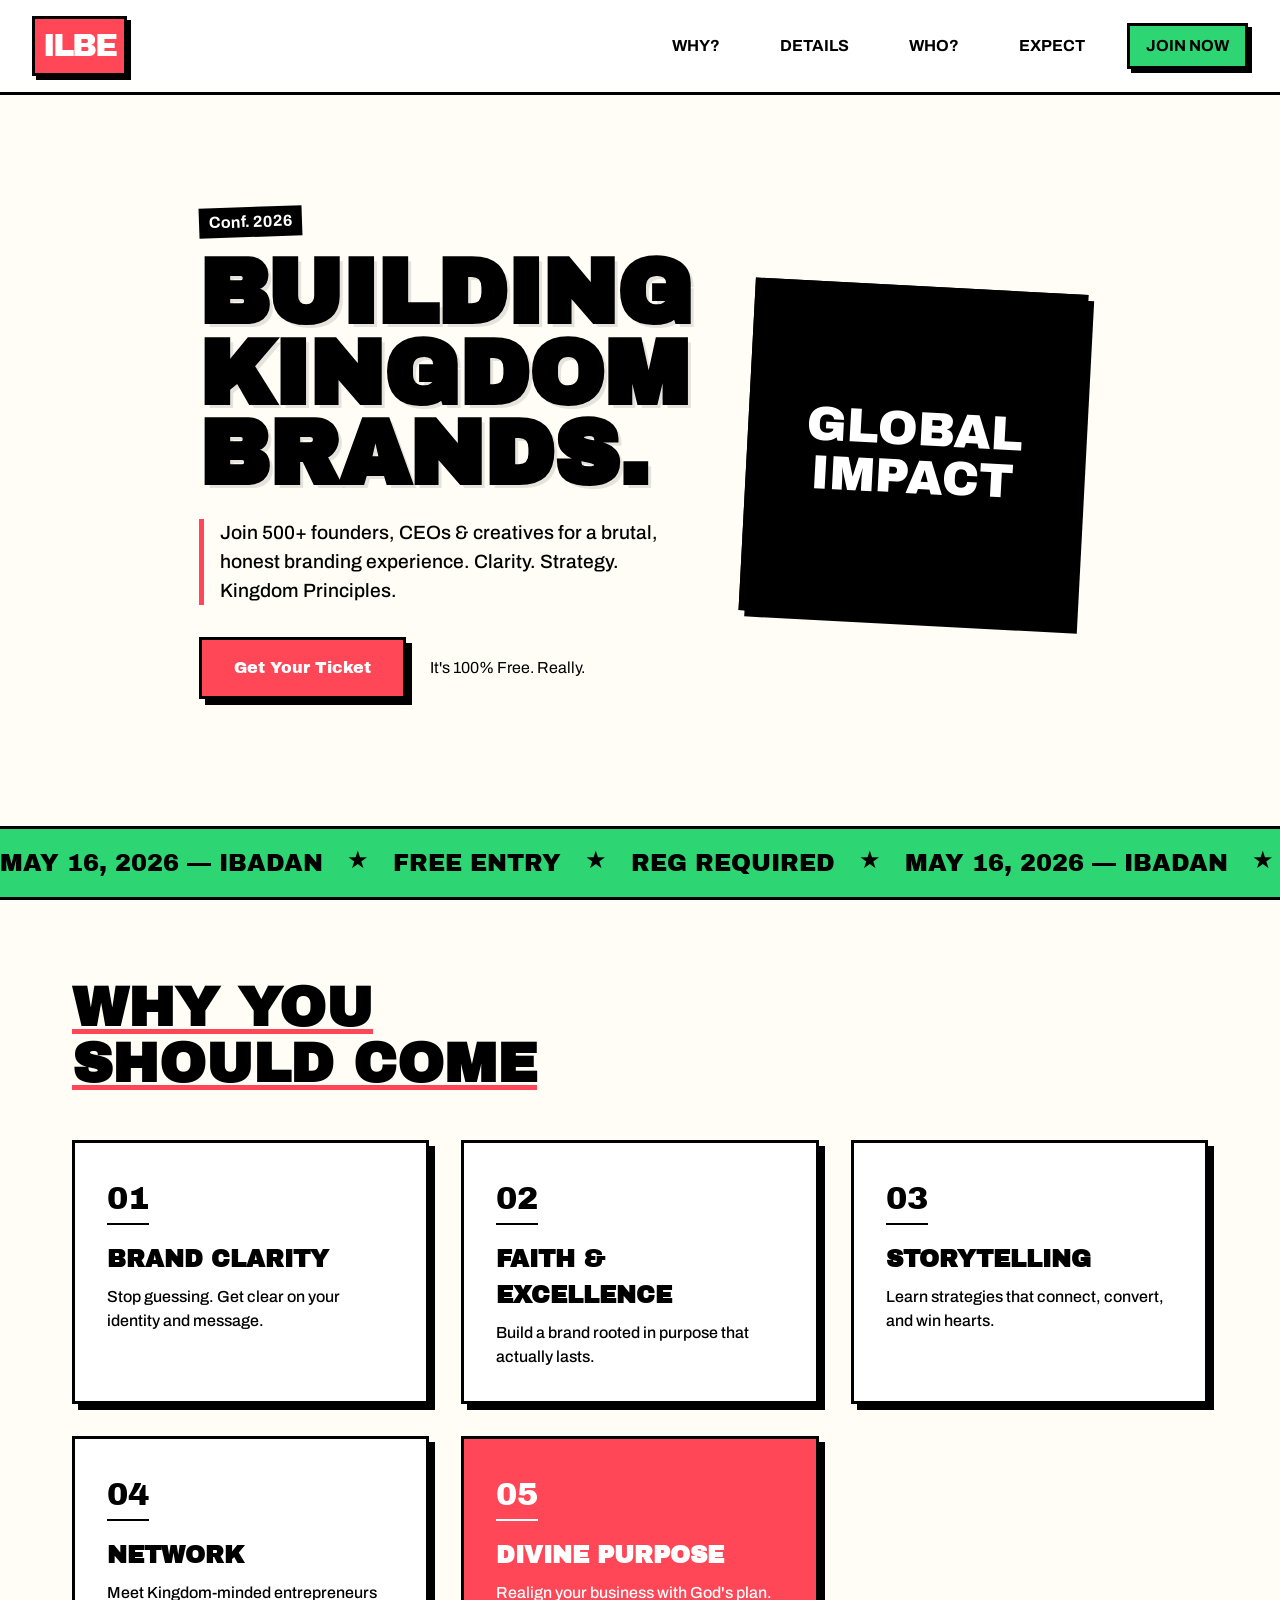
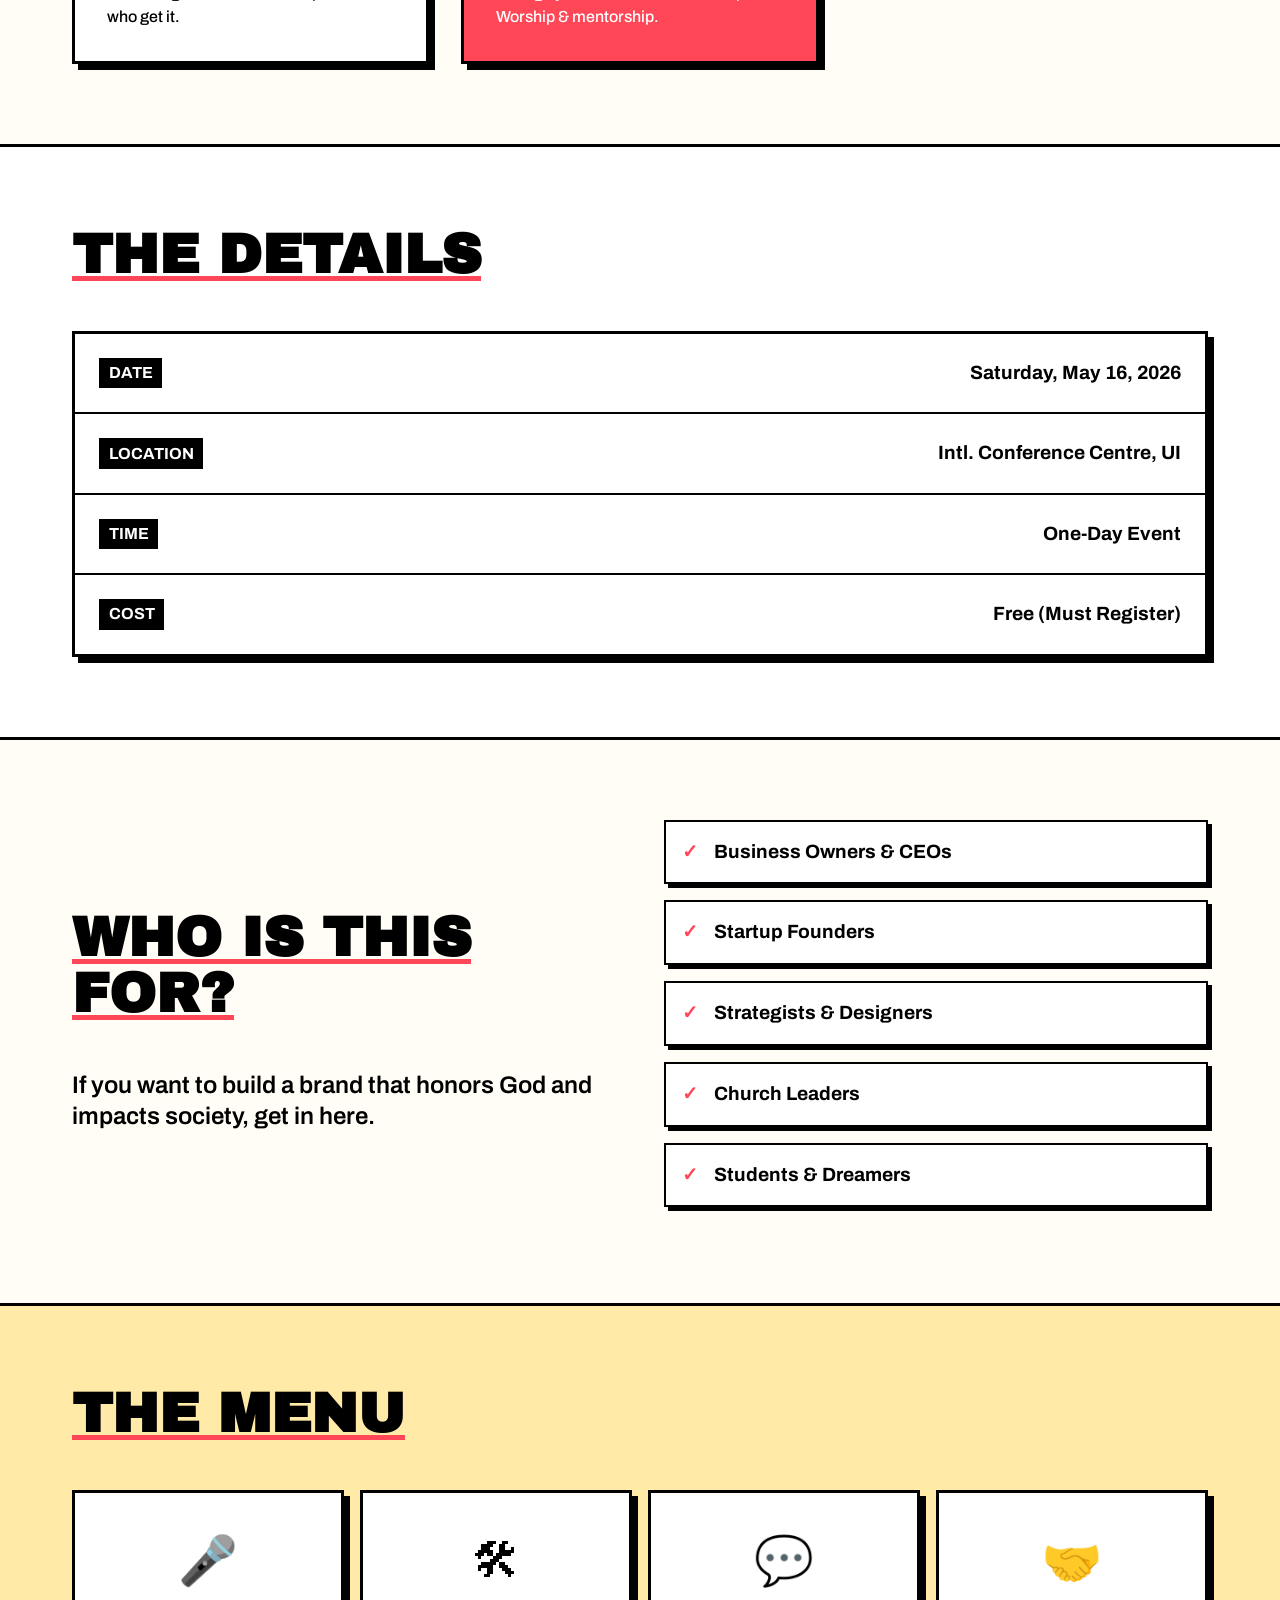
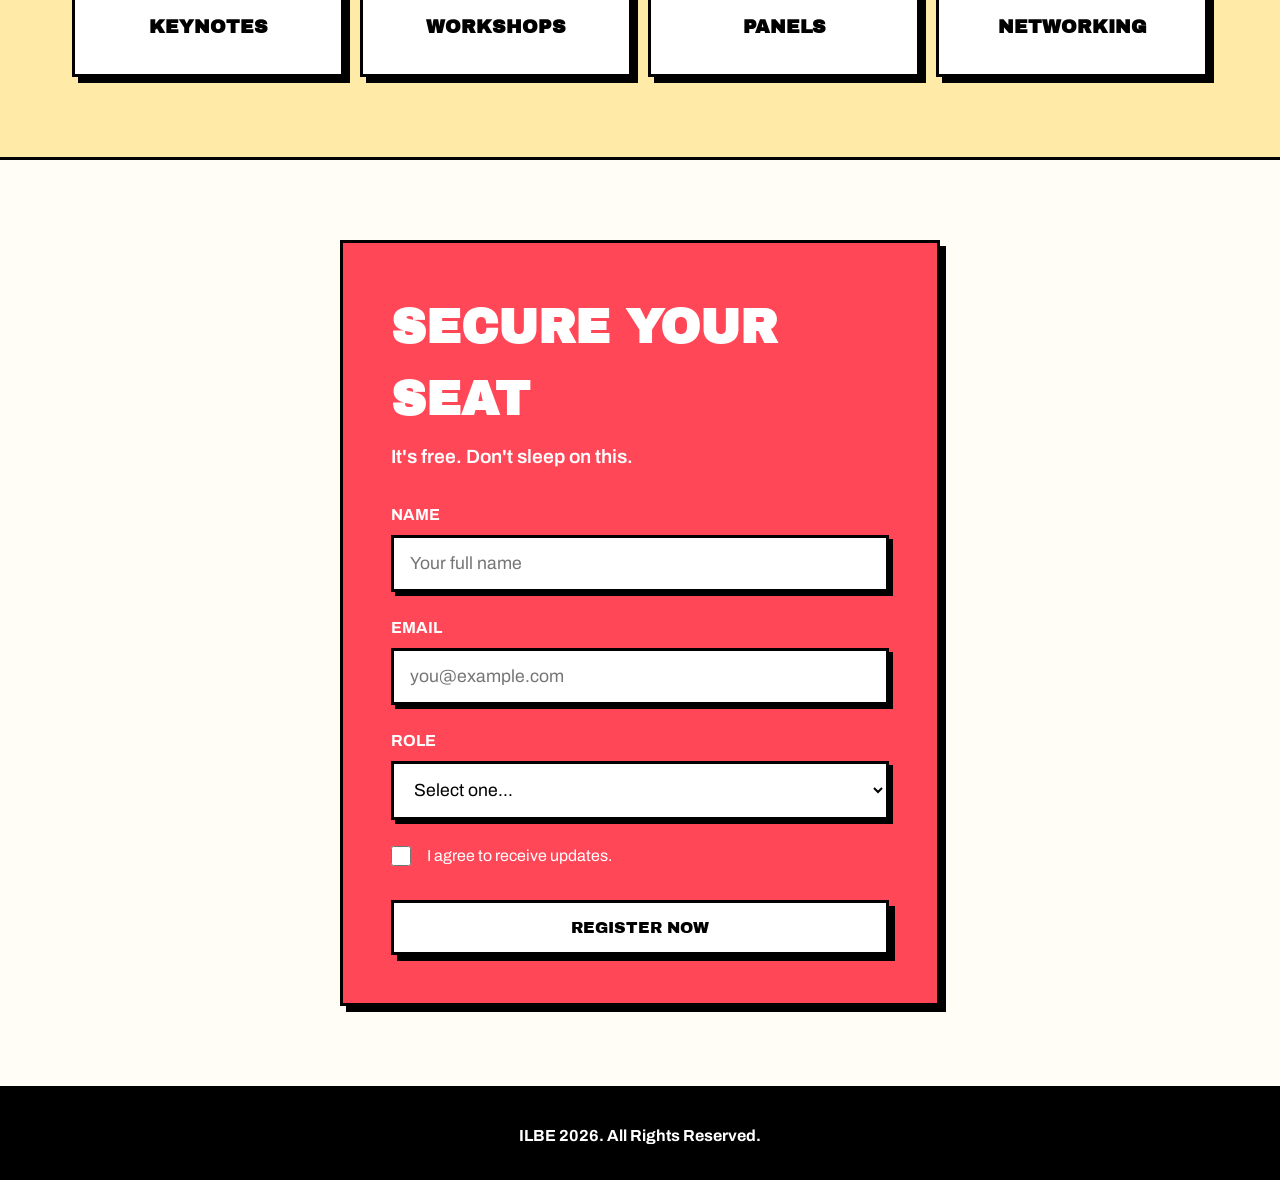
==== variation-d/index.html @ 8ae38310 "Add ILBE page redesign with six variations Introduce a complete redesign for the Ibadan Live Brandin" ====
<!DOCTYPE html>
<html lang="en">

<head>
  <meta charset="UTF-8" />
  <meta name="viewport" content="width=device-width, initial-scale=1.0" />
  <title>ILBE — Ibadan Live Branding Event</title>
  <link rel="preconnect" href="https://fonts.googleapis.com" />
  <link rel="preconnect" href="https://fonts.gstatic.com" crossorigin />
  <link
    href="https://fonts.googleapis.com/css2?family=Archivo+Black&family=Archivo:ital,wght@0,400;0,600;0,800;1,400&display=swap"
    rel="stylesheet" />
  <link rel="stylesheet" href="style.css" />
</head>

<body>

  <!-- ═══════════════════ NAV ═══════════════════ -->
  <nav class="nav" id="nav">
    <a href="#" class="nav__logo">ILBE</a>
    <div class="nav__links" id="navLinks">
      <a href="#why">Why?</a>
      <a href="#details">Details</a>
      <a href="#who">Who?</a>
      <a href="#expect">Expect</a>
      <a href="#register" class="nav__cta">Join Now</a>
      <button class="nav__close" id="navClose">✕</button>
    </div>
    <button class="nav__toggle" id="navToggle">Menu</button>
  </nav>

  <!-- ═══════════════════ HERO ═══════════════════ -->
  <header class="hero" id="hero">
    <div class="container hero__grid">
      <div class="hero__content reveal">
        <div class="hero__label">Conf. 2026</div>
        <h1 class="hero__title">
          BUILDING<br />KINGDOM<br />BRANDS.
        </h1>
        <p class="hero__sub">
          Join 500+ founders, CEOs & creatives for a brutal, honest branding experience. Clarity. Strategy. Kingdom
          Principles.
        </p>
        <div class="hero__actions">
          <a href="#register" class="btn btn--primary">Get Your Ticket</a>
          <span class="hero__note">It's 100% Free. Really.</span>
        </div>
      </div>
      <div class="hero__visual reveal delay-1">
        <div class="visual-box">
          <span>GLOBAL<br />IMPACT</span>
        </div>
      </div>
    </div>
    <div class="marquee-strip">
      <div class="track">
        <span>May 16, 2026 — Ibadan</span>
        <span class="star">★</span>
        <span>Free Entry</span>
        <span class="star">★</span>
        <span>Reg Required</span>
        <span class="star">★</span>
        <span>May 16, 2026 — Ibadan</span>
        <span class="star">★</span>
        <span>Free Entry</span>
        <span class="star">★</span>
        <span>Reg Required</span>
        <span class="star">★</span>
      </div>
    </div>
  </header>

  <!-- ═══════════════════ WHY ATTEND ═══════════════════ -->
  <section class="section" id="why">
    <div class="container">
      <h2 class="section-title reveal">WHY YOU<br />SHOULD COME</h2>
      <div class="grid-3">
        <div class="card reveal">
          <div class="card__head">01</div>
          <h3>Brand Clarity</h3>
          <p>Stop guessing. Get clear on your identity and message.</p>
        </div>
        <div class="card reveal delay-1">
          <div class="card__head">02</div>
          <h3>Faith & Excellence</h3>
          <p>Build a brand rooted in purpose that actually lasts.</p>
        </div>
        <div class="card reveal delay-2">
          <div class="card__head">03</div>
          <h3>Storytelling</h3>
          <p>Learn strategies that connect, convert, and win hearts.</p>
        </div>
        <div class="card reveal">
          <div class="card__head">04</div>
          <h3>Network</h3>
          <p>Meet Kingdom-minded entrepreneurs who get it.</p>
        </div>
        <div class="card reveal delay-1 card--highlight">
          <div class="card__head">05</div>
          <h3>Divine Purpose</h3>
          <p>Realign your business with God's plan. Worship & mentorship.</p>
        </div>
      </div>
    </div>
  </section>

  <!-- ═══════════════════ DETAILS ═══════════════════ -->
  <section class="section section--light" id="details">
    <div class="container">
      <h2 class="section-title reveal">THE DETAILS</h2>
      <div class="details-box reveal">
        <div class="d-row">
          <span class="d-label">Date</span>
          <span class="d-val">Saturday, May 16, 2026</span>
        </div>
        <div class="d-row">
          <span class="d-label">Location</span>
          <span class="d-val">Intl. Conference Centre, UI</span>
        </div>
        <div class="d-row">
          <span class="d-label">Time</span>
          <span class="d-val">One-Day Event</span>
        </div>
        <div class="d-row">
          <span class="d-label">Cost</span>
          <span class="d-val">Free (Must Register)</span>
        </div>
      </div>
    </div>
  </section>

  <!-- ═══════════════════ WHO IS THIS FOR ═══════════════════ -->
  <section class="section" id="who">
    <div class="container">
      <div class="split-layout">
        <div class="split-left reveal">
          <h2 class="section-title">WHO IS THIS FOR?</h2>
          <p class="big-p">If you want to build a brand that honors God and impacts society, get in here.</p>
        </div>
        <div class="split-right reveal delay-1">
          <ul class="check-list">
            <li>Business Owners & CEOs</li>
            <li>Startup Founders</li>
            <li>Strategists & Designers</li>
            <li>Church Leaders</li>
            <li>Students & Dreamers</li>
          </ul>
        </div>
      </div>
    </div>
  </section>

  <!-- ═══════════════════ EXPECT ═══════════════════ -->
  <section class="section section--vibrant" id="expect">
    <div class="container">
      <h2 class="section-title reveal">THE MENU</h2>
      <div class="menu-grid">
        <div class="menu-item reveal">
          <span class="m-icon">🎤</span>
          <h3>Keynotes</h3>
        </div>
        <div class="menu-item reveal delay-1">
          <span class="m-icon">🛠</span>
          <h3>Workshops</h3>
        </div>
        <div class="menu-item reveal delay-2">
          <span class="m-icon">💬</span>
          <h3>Panels</h3>
        </div>
        <div class="menu-item reveal delay-3">
          <span class="m-icon">🤝</span>
          <h3>Networking</h3>
        </div>
      </div>
    </div>
  </section>

  <!-- ═══════════════════ REGISTER ═══════════════════ -->
  <section class="section" id="register">
    <div class="container">
      <div class="reg-box reveal">
        <h2 class="reg-title">SECURE YOUR SEAT</h2>
        <p class="reg-sub">It's free. Don't sleep on this.</p>

        <form class="reg-form" id="registerForm">
          <div class="input-group">
            <label>Name</label>
            <input type="text" required placeholder="Your full name">
          </div>
          <div class="input-group">
            <label>Email</label>
            <input type="email" required placeholder="you@example.com">
          </div>
          <div class="input-group">
            <label>Role</label>
            <select required>
              <option value="" disabled selected>Select one...</option>
              <option>Founder / CEO</option>
              <option>Creative</option>
              <option>Student</option>
              <option>Other</option>
            </select>
          </div>
          <div class="checkbox-group">
            <input type="checkbox" required id="consent">
            <label for="consent">I agree to receive updates.</label>
          </div>
          <button type="submit" class="btn btn--block">REGISTER NOW</button>
        </form>
      </div>
    </div>
  </section>

  <footer class="footer">
    <div class="container">
      <p>ILBE 2026. All Rights Reserved.</p>
    </div>
  </footer>

  <script src="script.js"></script>
</body>

</html>
---- variation-d/style.css ----
/* ═══════════════════════════════════════════════
   VARIATION D — NEO-BRUTALIST
   Bold, high-contrast, raw, vibrant borders, hard shadows
   ═══════════════════════════════════════════════ */

:root {
  --bg: #fffdf5;
  --text: #000000;
  --accent: #ff4757;
  --accent-secondary: #2ed573;
  --border: 3px solid #000000;
  --shadow: 6px 6px 0px #000000;
  --shadow-hover: 10px 10px 0px #000000;
  --font-display: 'Archivo Black', sans-serif;
  --font-body: 'Archivo', sans-serif;
}

*,
*::before,
*::after {
  margin: 0;
  padding: 0;
  box-sizing: border-box;
}

html {
  scroll-behavior: smooth;
  font-size: 16px;
}

body {
  font-family: var(--font-body);
  background: var(--bg);
  color: var(--text);
  line-height: 1.5;
  overflow-x: hidden;
}

a {
  color: inherit;
  text-decoration: none;
}

ul {
  list-style: none;
}

h1,
h2,
h3 {
  font-family: var(--font-display);
  text-transform: uppercase;
}

.container {
  max-width: 1200px;
  margin: 0 auto;
  padding: 0 2rem;
}

/* ═══════════════════ NAV ═══════════════════ */
.nav {
  position: fixed;
  top: 0;
  left: 0;
  right: 0;
  z-index: 100;
  border-bottom: var(--border);
  background: #fff;
  display: flex;
  justify-content: space-between;
  padding: 1rem 2rem;
}

.nav__logo {
  font-family: var(--font-display);
  font-size: 2rem;
  letter-spacing: -2px;
  background: var(--accent);
  color: #fff;
  padding: 0.2rem 0.5rem;
  border: var(--border);
  box-shadow: 4px 4px 0px #000;
}

.nav__links {
  display: flex;
  gap: 1.5rem;
  align-items: center;
}

.nav__links a {
  font-weight: 700;
  text-transform: uppercase;
  font-size: 1rem;
  padding: 0.5rem 1rem;
  border: 2px solid transparent;
}

.nav__links a:hover {
  background: #000;
  color: #fff;
  text-decoration: underline;
}

.nav__cta {
  background: var(--accent-secondary) !important;
  border: var(--border) !important;
  box-shadow: 4px 4px 0px #000;
  transition: transform 0.2s, box-shadow 0.2s;
}

.nav__cta:hover {
  transform: translate(-2px, -2px);
  box-shadow: 6px 6px 0px #000 !important;
  background: var(--accent-secondary) !important;
  color: #000 !important;
  text-decoration: none !important;
}

.nav__toggle,
.nav__close {
  display: none;
}

/* ═══════════════════ HERO ═══════════════════ */
.hero {
  padding-top: 8rem;
  min-height: 100vh;
  border-bottom: var(--border);
  display: flex;
  flex-direction: column;
}

.hero__grid {
  display: grid;
  grid-template-columns: 1.2fr 0.8fr;
  gap: 3rem;
  flex-grow: 1;
  align-items: center;
  margin-bottom: 3rem;
}

.hero__label {
  display: inline-block;
  background: #000;
  color: #fff;
  font-weight: 700;
  padding: 0.2rem 0.6rem;
  margin-bottom: 1rem;
  transform: rotate(-2deg);
}

.hero__title {
  font-size: clamp(3rem, 7vw, 6rem);
  line-height: 0.9;
  margin-bottom: 1.5rem;
  -webkit-text-stroke: 2px #000;
  /* Optional outline effect */
  text-shadow: 4px 4px 0px rgba(0, 0, 0, 0.1);
}

.hero__sub {
  font-size: 1.2rem;
  font-weight: 500;
  max-width: 500px;
  margin-bottom: 2rem;
  border-left: 5px solid var(--accent);
  padding-left: 1rem;
}

.hero__actions {
  display: flex;
  align-items: center;
  gap: 1.5rem;
  flex-wrap: wrap;
}

.btn {
  display: inline-block;
  font-family: var(--font-display);
  font-size: 1rem;
  padding: 1rem 2rem;
  border: var(--border);
  background: #fff;
  cursor: pointer;
  box-shadow: var(--shadow);
  transition: transform 0.2s, box-shadow 0.2s;
}

.btn:hover {
  transform: translate(-3px, -3px);
  box-shadow: var(--shadow-hover);
}

.btn--primary {
  background: var(--accent);
  color: #fff;
}

.btn--block {
  display: block;
  width: 100%;
  text-align: center;
}

.visual-box {
  width: 100%;
  aspect-ratio: 1;
  background: var(--text);
  color: #fff;
  display: flex;
  align-items: center;
  justify-content: center;
  border: var(--border);
  box-shadow: var(--shadow);
  transform: rotate(3deg);
  font-family: var(--font-display);
  font-size: 3rem;
  text-align: center;
  line-height: 1;
}

/* ═══════════════════ MARQUEE ═══════════════════ */
.marquee-strip {
  border-top: var(--border);
  background: var(--accent-secondary);
  color: #000;
  padding: 1rem 0;
  overflow: hidden;
  font-family: var(--font-display);
  font-size: 1.5rem;
  text-transform: uppercase;
}

.track {
  white-space: nowrap;
  animation: marquee 10s linear infinite;
}

.star {
  margin: 0 1rem;
  display: inline-block;
  transform: translateY(-3px);
}

@keyframes marquee {
  0% {
    transform: translateX(0);
  }

  100% {
    transform: translateX(-50%);
  }
}

/* ═══════════════════ CARDS ═══════════════════ */
.section {
  padding: 5rem 0;
  border-bottom: var(--border);
}

.section--light {
  background: #fff;
}

.section--vibrant {
  background: #ffeaa7;
}

.section-title {
  font-size: 3.5rem;
  margin-bottom: 3rem;
  line-height: 1;
  text-decoration: underline;
  text-decoration-thickness: 5px;
  text-decoration-color: var(--accent);
}

.grid-3 {
  display: grid;
  grid-template-columns: repeat(auto-fit, minmax(300px, 1fr));
  gap: 2rem;
}

.card {
  border: var(--border);
  padding: 2rem;
  background: #fff;
  box-shadow: var(--shadow);
  transition: transform 0.2s, box-shadow 0.2s;
}

.card:hover {
  transform: translate(-4px, -4px);
  box-shadow: var(--shadow-hover);
}

.card__head {
  font-family: var(--font-display);
  font-size: 2rem;
  margin-bottom: 1rem;
  color: var(--text);
  border-bottom: 2px solid #000;
  display: inline-block;
}

.card h3 {
  font-size: 1.5rem;
  margin-bottom: 0.5rem;
}

.card p {
  font-weight: 500;
}

.card--highlight {
  background: var(--accent);
  color: #fff;
}

.card--highlight .card__head {
  color: #fff;
  border-color: #fff;
}

/* ═══════════════════ DETAILS ═══════════════════ */
.details-box {
  border: var(--border);
  background: #fff;
  box-shadow: var(--shadow);
}

.d-row {
  display: flex;
  justify-content: space-between;
  padding: 1.5rem;
  border-bottom: 2px solid #000;
  align-items: center;
}

.d-row:last-child {
  border-bottom: none;
}

.d-label {
  font-weight: 700;
  text-transform: uppercase;
  background: #000;
  color: #fff;
  padding: 0.2rem 0.6rem;
}

.d-val {
  font-size: 1.2rem;
  font-weight: 700;
  text-align: right;
}

/* ═══════════════════ WHO / SPLIT ═══════════════════ */
.split-layout {
  display: grid;
  grid-template-columns: 1fr 1fr;
  gap: 3rem;
  align-items: center;
}

.big-p {
  font-size: 1.5rem;
  font-weight: 600;
  line-height: 1.3;
}

.check-list li {
  font-size: 1.2rem;
  font-weight: 700;
  padding: 1rem;
  border: 2px solid #000;
  margin-bottom: 1rem;
  background: #fff;
  box-shadow: 4px 4px 0px #000;
  display: flex;
  align-items: center;
}

.check-list li::before {
  content: '✓';
  margin-right: 1rem;
  font-weight: 900;
  color: var(--accent);
}

/* ═══════════════════ MENU GRID ═══════════════════ */
.menu-grid {
  display: grid;
  grid-template-columns: repeat(4, 1fr);
  gap: 1rem;
}

.menu-item {
  border: var(--border);
  background: #fff;
  padding: 2rem;
  text-align: center;
  box-shadow: var(--shadow);
  transition: 0.2s;
}

.menu-item:hover {
  background: #000;
  color: #fff;
  transform: rotate(2deg);
}

.m-icon {
  display: block;
  font-size: 3rem;
  margin-bottom: 1rem;
}

/* ═══════════════════ REGISTER ═══════════════════ */
.reg-box {
  background: var(--accent);
  border: var(--border);
  box-shadow: var(--shadow);
  padding: 3rem;
  max-width: 600px;
  margin: 0 auto;
  color: #fff;
}

.reg-title {
  font-size: 3rem;
  margin-bottom: 0.5rem;
}

.reg-sub {
  font-size: 1.2rem;
  margin-bottom: 2rem;
  font-weight: 600;
}

.input-group {
  margin-bottom: 1.5rem;
}

.input-group label {
  display: block;
  font-weight: 700;
  margin-bottom: 0.5rem;
  text-transform: uppercase;
}

.input-group input,
.input-group select {
  width: 100%;
  padding: 1rem;
  font-family: var(--font-body);
  font-size: 1.1rem;
  border: 3px solid #000;
  background: #fff;
  box-shadow: 4px 4px 0px #000;
  outline: none;
}

.input-group input:focus {
  background: #fffae6;
}

.checkbox-group {
  display: flex;
  align-items: center;
  gap: 1rem;
  margin-bottom: 2rem;
}

.checkbox-group input {
  width: 20px;
  height: 20px;
  border: 2px solid #000;
}

.footer {
  padding: 2rem 0;
  border-top: var(--border);
  text-align: center;
  font-weight: 700;
  background: #000;
  color: #fff;
}

/* ═══════════════════ REVEAL ═══════════════════ */
.reveal {
  opacity: 0;
  transform: translateY(50px);
  transition: 0.6s cubic-bezier(0.175, 0.885, 0.32, 1.275);
}

.reveal.visible {
  opacity: 1;
  transform: translateY(0);
}

.delay-1 {
  transition-delay: 0.1s;
}

.delay-2 {
  transition-delay: 0.2s;
}

.delay-3 {
  transition-delay: 0.3s;
}

/* ═══════════════════ RESPONSIVE ═══════════════════ */
@media (max-width: 768px) {
  .nav__links {
    position: fixed;
    top: 0;
    right: 0;
    bottom: 0;
    left: 0;
    background: #fff;
    flex-direction: column;
    justify-content: center;
    transform: translateX(100%);
    transition: 0.3s;
    border-left: var(--border);
  }

  .nav__links.open {
    transform: translateX(0);
  }

  .nav__toggle,
  .nav__close {
    display: block;
    font-family: var(--font-display);
    background: none;
    border: 2px solid #000;
    padding: 0.5rem;
    cursor: pointer;
  }

  .nav__close {
    position: absolute;
    top: 1rem;
    right: 1rem;
  }

  .hero__grid {
    grid-template-columns: 1fr;
  }

  .visual-box {
    display: none;
  }

  .hero__title {
    font-size: 3.5rem;
  }

  .grid-3,
  .split-layout,
  .menu-grid {
    grid-template-columns: 1fr;
  }

  .d-row {
    flex-direction: column;
    align-items: flex-start;
    gap: 0.5rem;
  }

  .d-val {
    text-align: left;
  }
}
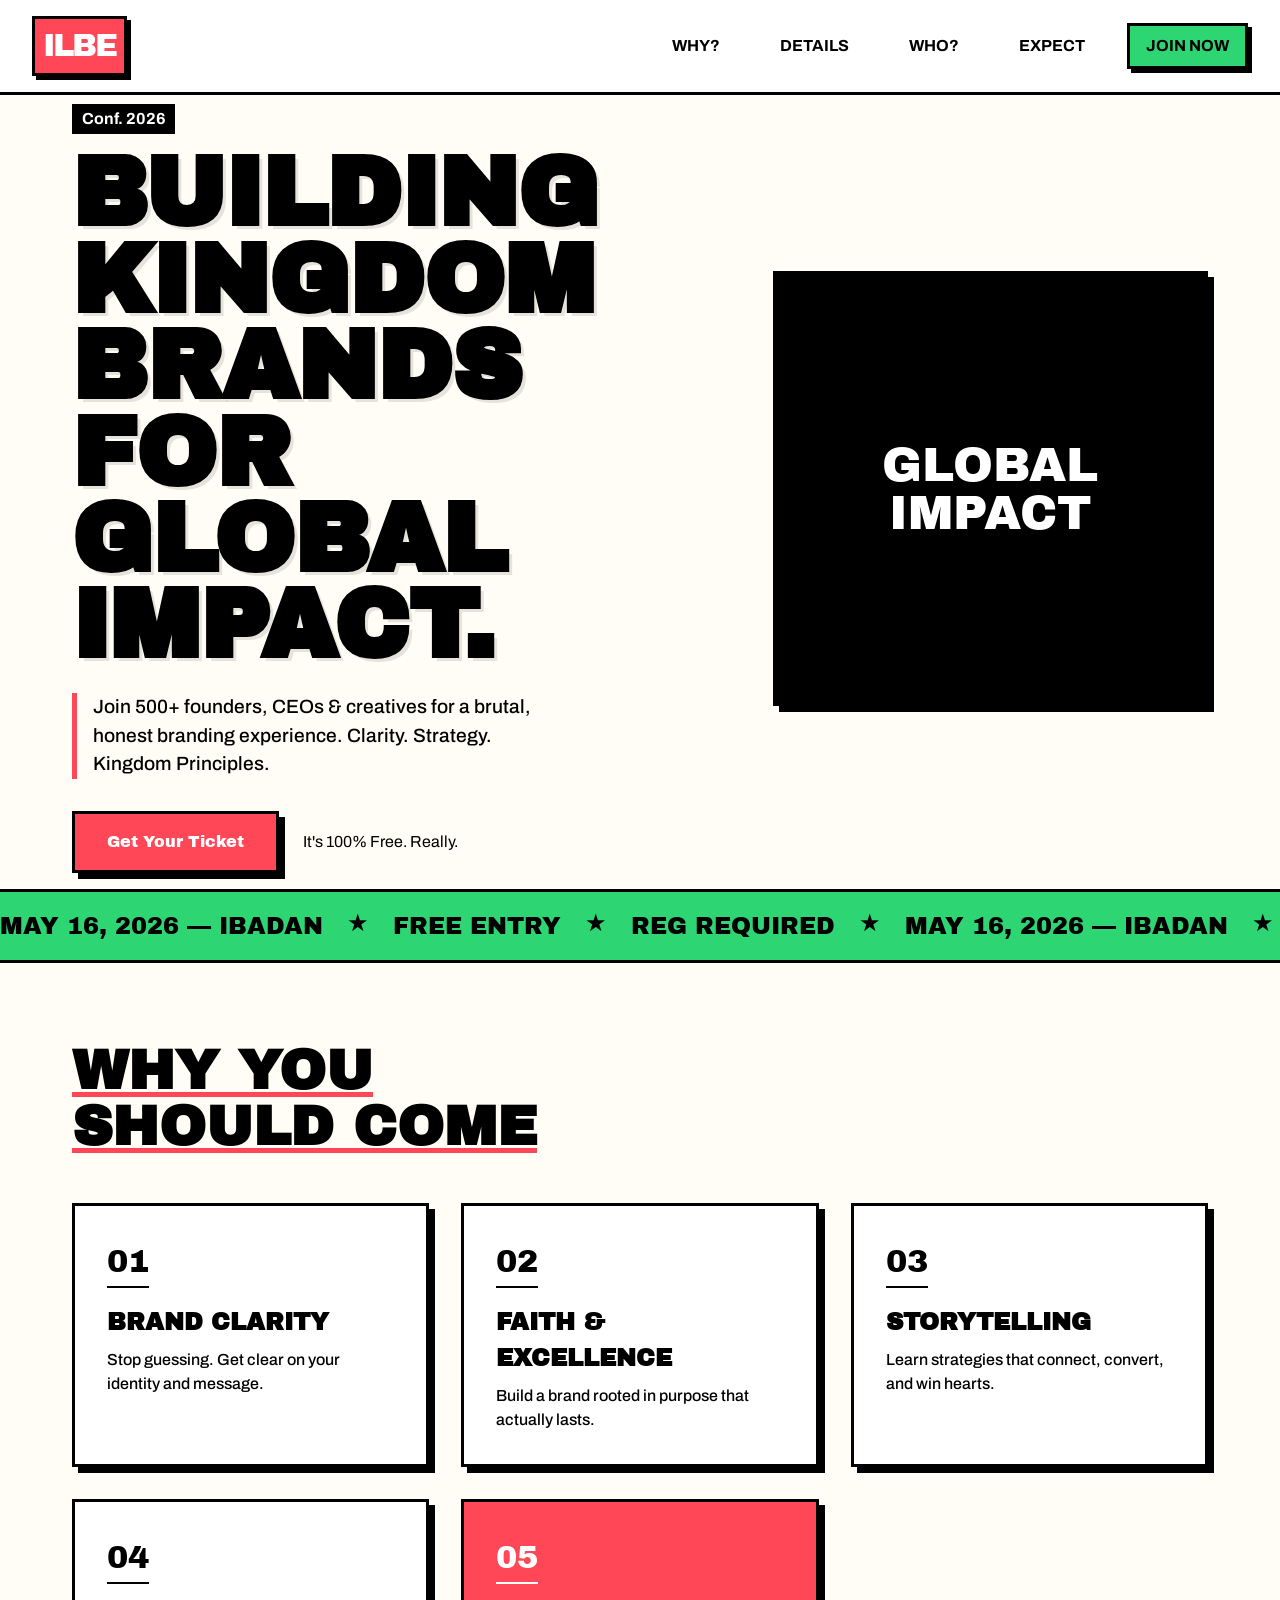
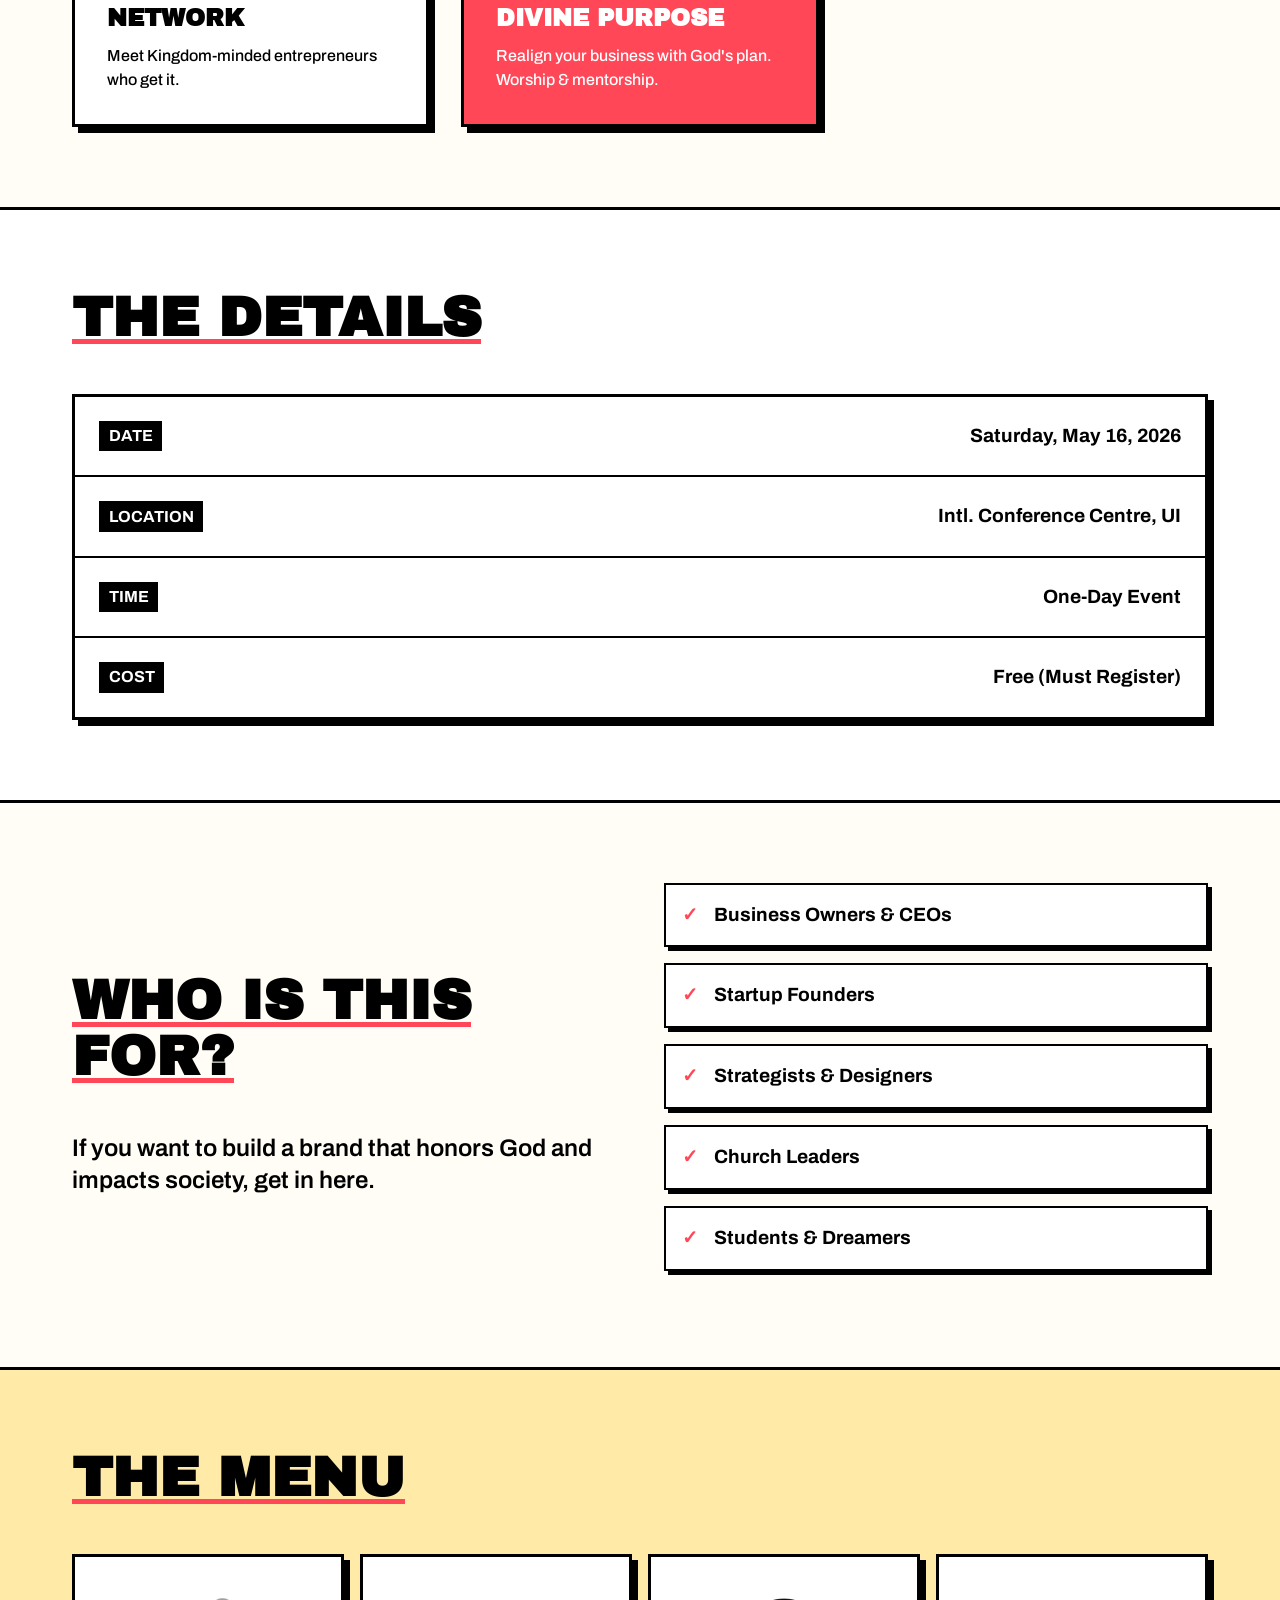
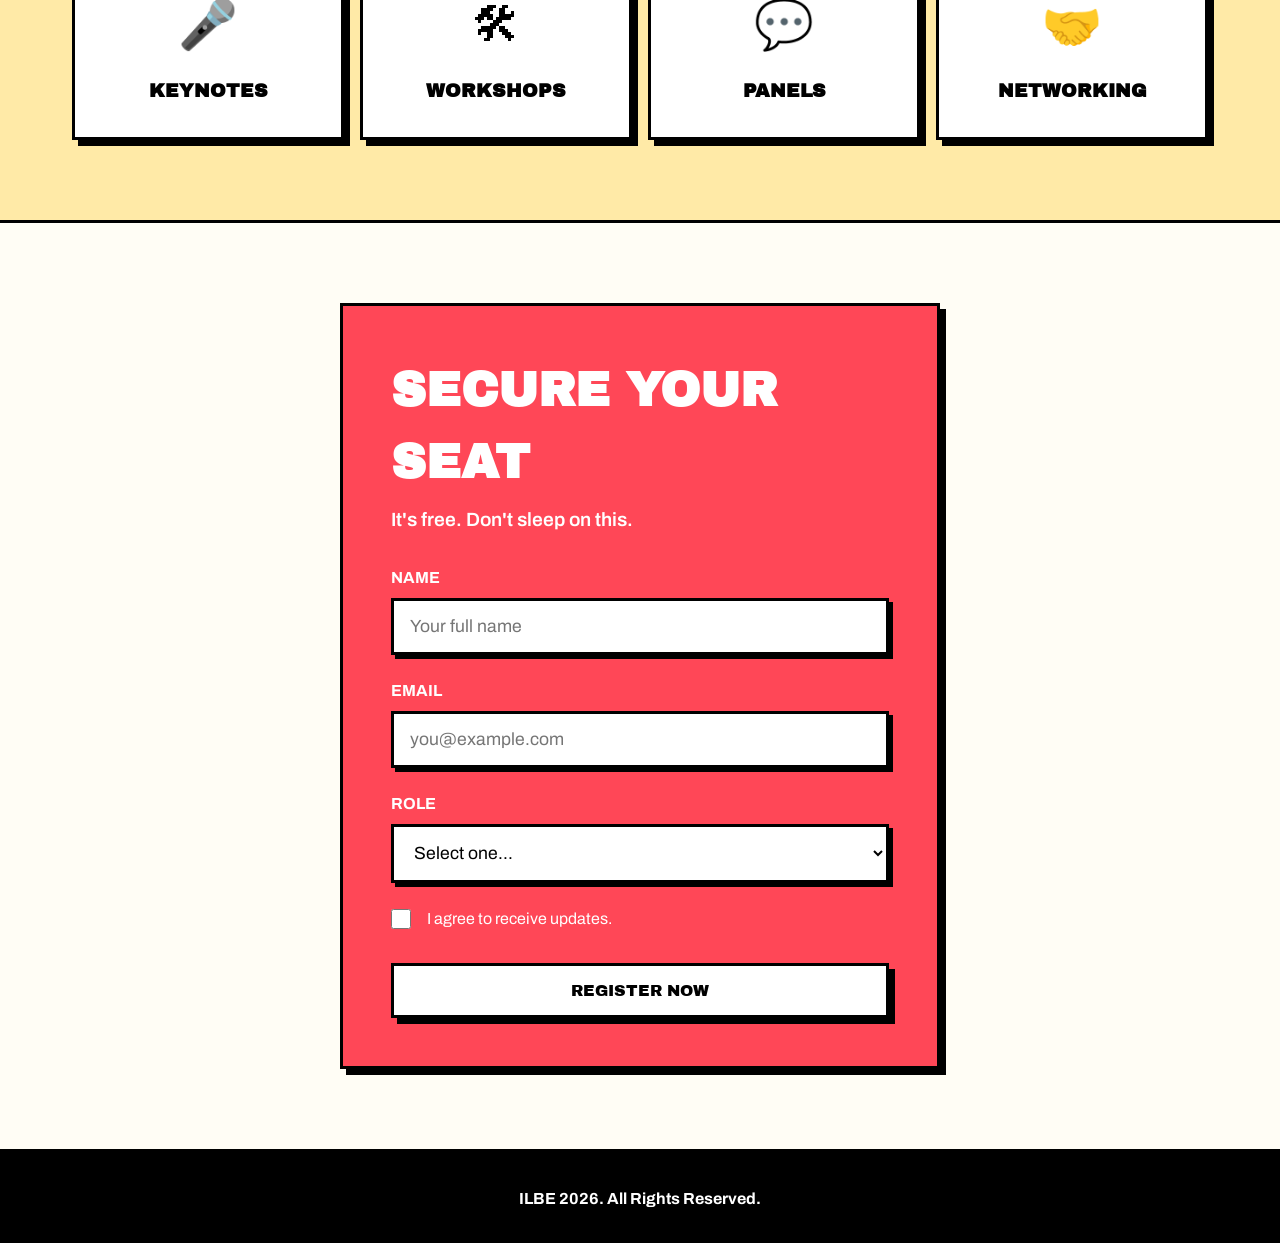
==== commit c65ff934: "Update hero layout and headline text Add "FOR GLOBAL IMPACT." to the hero headline (index.html and v" ====
--- a/variation-d/index.html
+++ b/variation-d/index.html
@@ -35,7 +35,7 @@
       <div class="hero__content reveal">
         <div class="hero__label">Conf. 2026</div>
         <h1 class="hero__title">
-          BUILDING<br />KINGDOM<br />BRANDS.
+          BUILDING<br />KINGDOM<br />BRANDS<br />FOR GLOBAL<br />IMPACT.
         </h1>
         <p class="hero__sub">
           Join 500+ founders, CEOs & creatives for a brutal, honest branding experience. Clarity. Strategy. Kingdom
--- a/variation-d/style.css
+++ b/variation-d/style.css
@@ -125,7 +125,7 @@
 
 /* ═══════════════════ HERO ═══════════════════ */
 .hero {
-  padding-top: 8rem;
+  padding-top: 6.5rem;
   min-height: 100vh;
   border-bottom: var(--border);
   display: flex;
@@ -138,7 +138,7 @@
   gap: 3rem;
   flex-grow: 1;
   align-items: center;
-  margin-bottom: 3rem;
+  margin-bottom: 1rem;
 }
 
 .hero__label {
@@ -148,11 +148,10 @@
   font-weight: 700;
   padding: 0.2rem 0.6rem;
   margin-bottom: 1rem;
-  transform: rotate(-2deg);
 }
 
 .hero__title {
-  font-size: clamp(3rem, 7vw, 6rem);
+  font-size: clamp(2.75rem, 9vw, 6rem);
   line-height: 0.9;
   margin-bottom: 1.5rem;
   -webkit-text-stroke: 2px #000;
@@ -214,7 +213,6 @@
   justify-content: center;
   border: var(--border);
   box-shadow: var(--shadow);
-  transform: rotate(3deg);
   font-family: var(--font-display);
   font-size: 3rem;
   text-align: center;
@@ -549,6 +547,21 @@
     right: 1rem;
   }
 
+  .hero {
+    padding-top: 5rem;
+    min-height: 100svh;
+    padding-bottom: 0.5rem;
+  }
+
+  .marquee-strip {
+    order: -1;
+    font-size: 1rem;
+    padding: 0.5rem 0;
+    margin-bottom: 1rem;
+    border-top: none;
+    margin-top: -1px;
+  }
+
   .hero__grid {
     grid-template-columns: 1fr;
   }
@@ -558,7 +571,7 @@
   }
 
   .hero__title {
-    font-size: 3.5rem;
+    font-size: clamp(3rem, 10vw, 4.5rem);
   }
 
   .grid-3,
